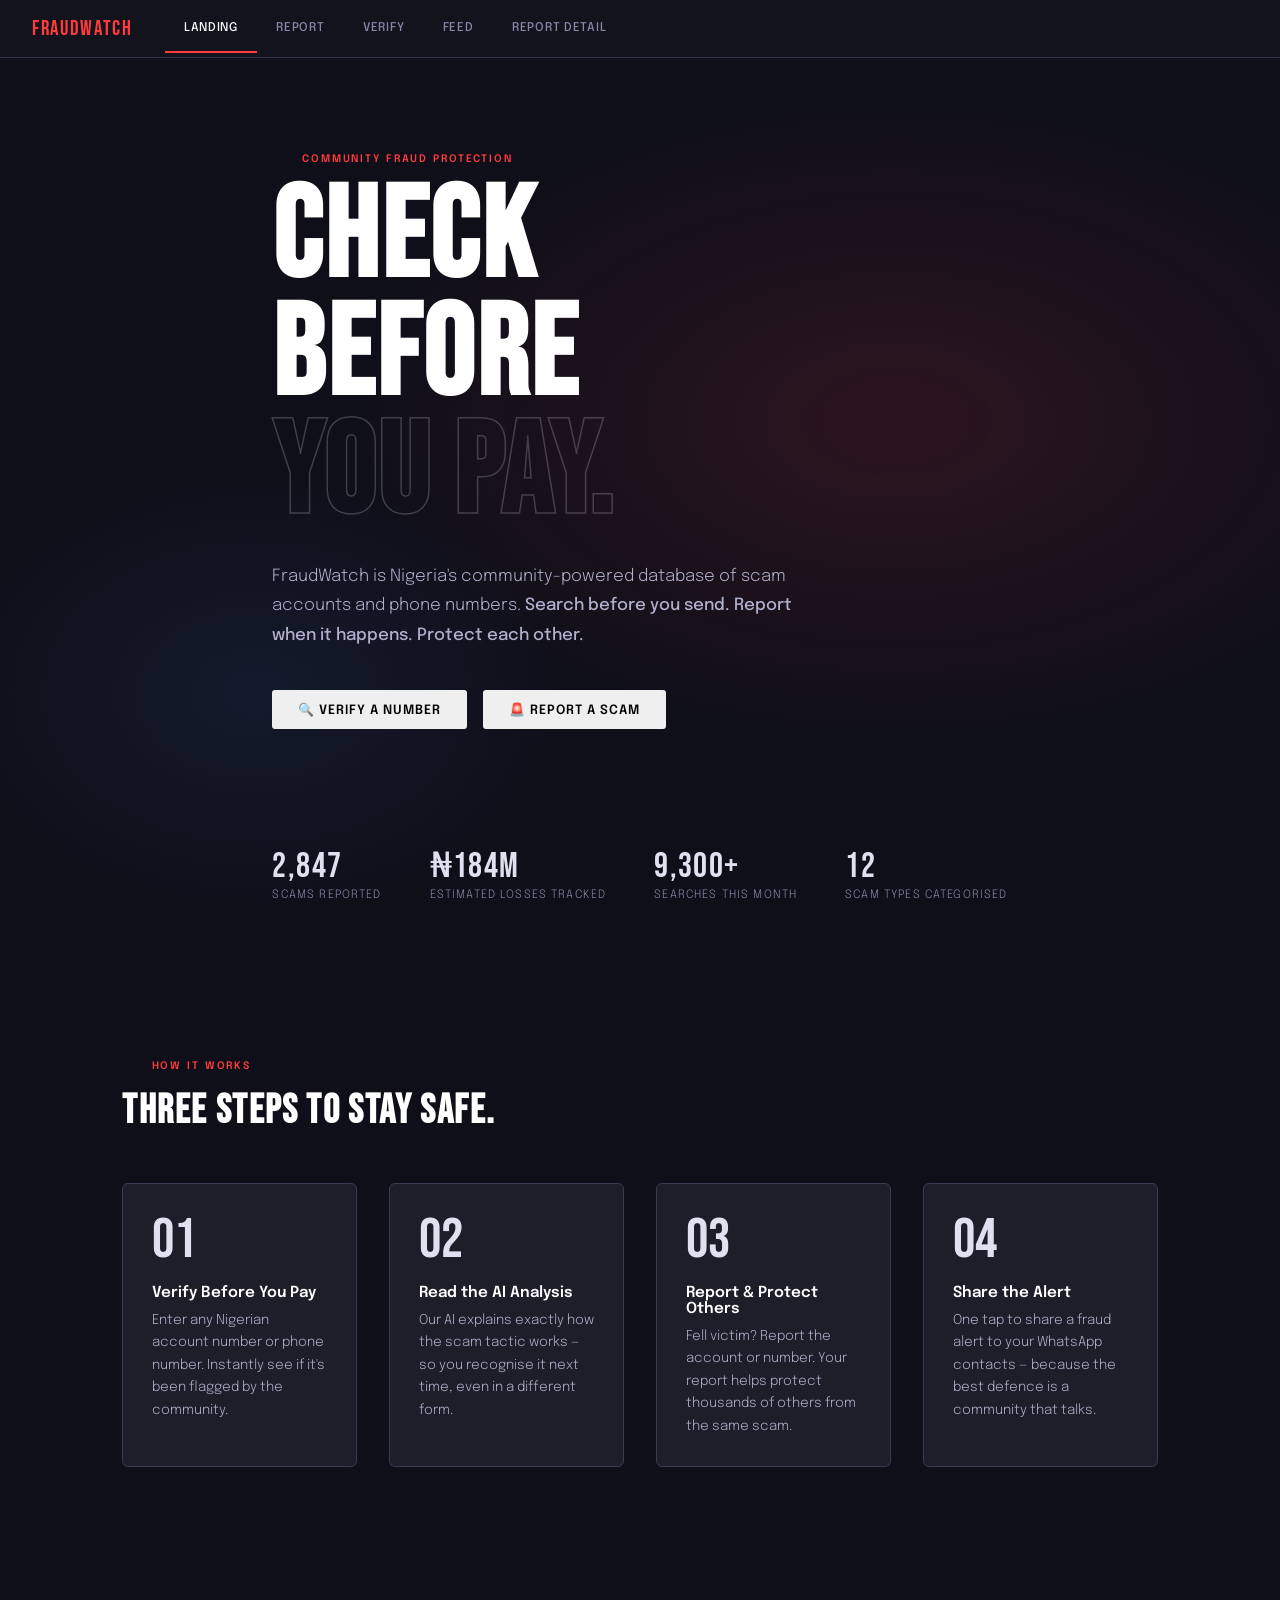
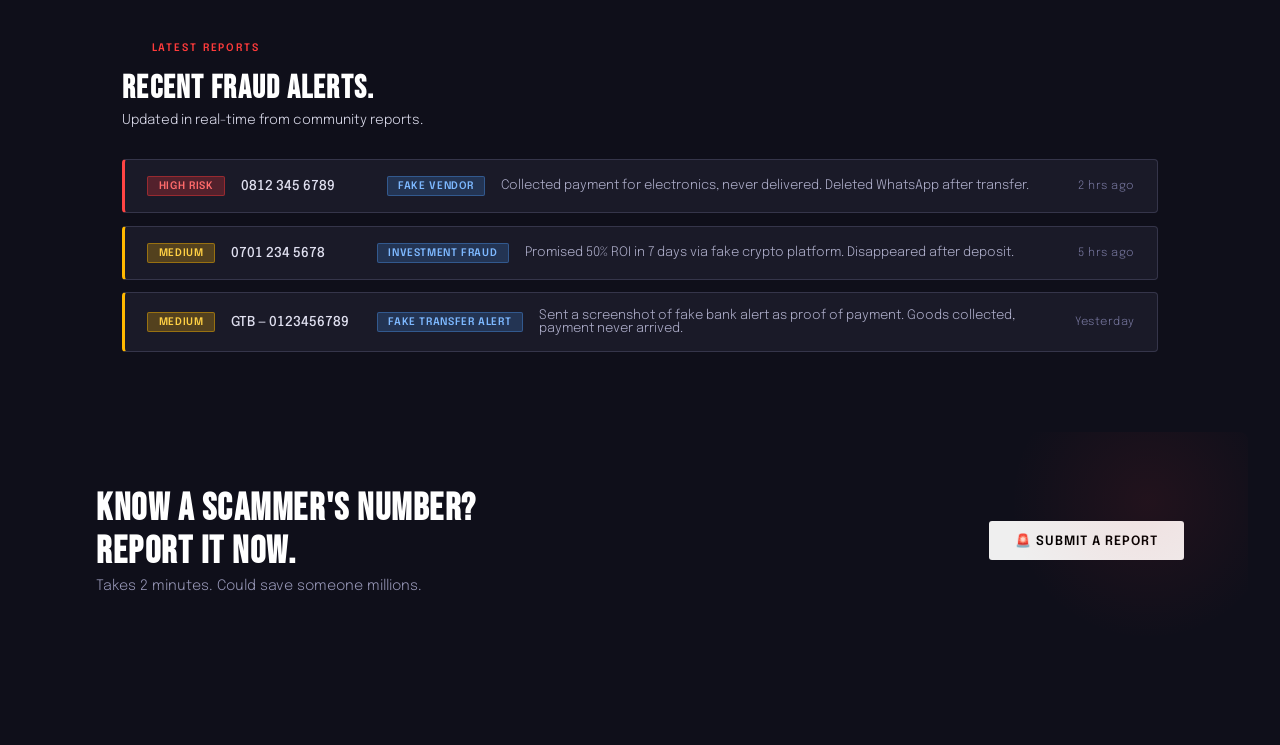
==== index.html @ 32eeeb92 "inital commit- UI design" ====
<!DOCTYPE html>
<html lang="en">
<head>
    <meta charset="UTF-8">
    <meta name="viewport" content="width=device-width, initial-scale=1.0">
    <title>Fraudwatch</title>
    <link rel="stylesheet" href="fraudwatch.css">
    <link href="https://fonts.googleapis.com/css2?family=Bebas+Neue&family=Epilogue:ital,wght@0,300;0,400;0,500;0,600;1,300;1,400&display=swap" rel="stylesheet"/>
</head>
<body>
    <!-- ── NAV ── -->

<nav class="page-nav">
  <div class="nav-logo">FraudWatch</div>
  <a class="nav-tab active" href="index.html">Landing</a>
  <a class="nav-tab" href="report.html">Report</a>
  <a class="nav-tab" href="verify.html">Verify</a>
  <a class="nav-tab" href="feed.html">Feed</a>
  <a class="nav-tab" href="report-detail.html">Report Detail</a>
</nav>

    <div id="page-landing" class="page active">

  <section class="hero">
    <div class="hero-bg"></div>
    <div class="hero-grid-lines"></div>
    <div class="container hero-inner">
      <div class="eyebrow">Community fraud protection</div>
      <h1 class="hero-title">
        Check<br>
        <em>Before</em><br>
        <span class="outline">You Pay.</span>
      </h1>
      <p class="hero-sub">
        FraudWatch is Nigeria's community-powered database of scam accounts and phone numbers.
        <strong>Search before you send. Report when it happens. Protect each other.</strong>
      </p>
      <div class="hero-actions">
        <button class="btn btn--primary" onclick="showPage('verify', document.querySelectorAll('.nav-tab')[2])">🔍 Verify a Number</button>
        <button class="btn btn--ghost" onclick="showPage('report', document.querySelectorAll('.nav-tab')[1])">🚨 Report a Scam</button>
      </div>
      <div class="hero-stats">
        <div class="stat-item">
          <span class="stat-num">2,847</span>
          <span class="stat-label">Scams Reported</span>
        </div>
        <div class="stat-item">
          <span class="stat-num">₦184M</span>
          <span class="stat-label">Estimated Losses Tracked</span>
        </div>
        <div class="stat-item">
          <span class="stat-num">9,300+</span>
          <span class="stat-label">Searches This Month</span>
        </div>
        <div class="stat-item">
          <span class="stat-num">12</span>
          <span class="stat-label">Scam Types Categorised</span>
        </div>
      </div>
    </div>
  </section>

  <section class="how-section">
    <div class="container">
      <div class="eyebrow">How it works</div>
      <h2 style="font-family:'Bebas Neue',sans-serif;font-size:2.5rem;letter-spacing:0.04em;">Three steps to stay safe.</h2>
      <div class="steps-grid">
        <div class="step-card">
          <div class="step-num">01</div>
          <h3>Verify Before You Pay</h3>
          <p>Enter any Nigerian account number or phone number. Instantly see if it's been flagged by the community.</p>
        </div>
        <div class="step-card">
          <div class="step-num">02</div>
          <h3>Read the AI Analysis</h3>
          <p>Our AI explains exactly how the scam tactic works — so you recognise it next time, even in a different form.</p>
        </div>
        <div class="step-card">
          <div class="step-num">03</div>
          <h3>Report & Protect Others</h3>
          <p>Fell victim? Report the account or number. Your report helps protect thousands of others from the same scam.</p>
        </div>
        <div class="step-card">
            <div class="step-num">04</div>
          <h3>Share the Alert</h3>
          <p>One tap to share a fraud alert to your WhatsApp contacts — because the best defence is a community that talks.</p>
        </div>
      </div>
    </div>
  </section>

  <section class="alerts-strip">
    <div class="container">
      <div class="eyebrow">Latest reports</div>
      <h2 style="font-family:'Bebas Neue',sans-serif;font-size:2rem;letter-spacing:0.04em;margin-bottom:0.3rem;">Recent fraud alerts.</h2>
      <p style="font-size:0.85rem;color:var(--muted);margin-bottom:1.5rem;">Updated in real-time from community reports.</p>
      <div class="alerts-list">
        <div class="alert-row">
          <span class="chip chip--high">High Risk</span>
          <span class="alert-num">0812 345 6789</span>
          <span class="chip chip--cat">Fake Vendor</span>
          <span class="alert-desc">Collected payment for electronics, never delivered. Deleted WhatsApp after transfer.</span>
          <span class="alert-time">2 hrs ago</span>
        </div>
        <div class="alert-row">
          <span class="chip chip--medium">Medium</span>
          <span class="alert-num">0701 234 5678</span>
          <span class="chip chip--cat">Investment Fraud</span>
          <span class="alert-desc">Promised 50% ROI in 7 days via fake crypto platform. Disappeared after deposit.</span>
          <span class="alert-time">5 hrs ago</span>
        </div>
        <div class="alert-row">
          <span class="chip chip--medium">Medium</span>
          <span class="alert-num">GTB — 0123456789</span>
          <span class="chip chip--cat">Fake Transfer Alert</span>
          <span class="alert-desc">Sent a screenshot of fake bank alert as proof of payment. Goods collected, payment never arrived.</span>
          <span class="alert-time">Yesterday</span>
        </div>
      </div>
    </div>
  </section>

  <div class="cta-banner">
    <div>
      <h2>Know a scammer's number?<br>Report it now.</h2>
      <p>Takes 2 minutes. Could save someone millions.</p>
    </div>
    <button class="btn btn--primary" onclick="showPage('report', document.querySelectorAll('.nav-tab')[1])">🚨 Submit a Report</button>
  </div>

</div>

<!-- ════════════════════════════════════
     PAGE 2 — REPORT A SCAM
════════════════════════════════════ -->

<div id="page-report" class="page">

  <div class="report-header">
    <div class="eyebrow">Report a Scam</div>
    <h1 class="page-title">Tell us what happened.</h1>
    <p class="page-sub">Your report is anonymous and helps protect the entire community. Be as specific as possible — details matter.</p>
  </div>

  <div class="report-layout">


<div>
  <!-- Step 1 -->
  <div class="form-card" style="margin-bottom:1.2rem;">
    <h3>Step 1 — Scammer's Contact Details</h3>
    <div class="input-row">
      <div class="form-group">
        <label class="form-label">Phone Number</label>
        <input class="form-input" type="text" placeholder="e.g. 0812 345 6789"/>
      </div>
      <div class="form-group">
        <label class="form-label">Account Number (if known)</label>
        <input class="form-input" type="text" placeholder="10-digit account number"/>
      </div>
    </div>
    <div class="input-row">
      <div class="form-group">
        <label class="form-label">Bank Name</label>
        <select class="form-select">
          <option value="">Select bank…</option>
          <option>GTBank</option>
          <option>Access Bank</option>
          <option>Opay</option>
          <option>Moniepoint</option>
          <option>Kuda</option>
          <option>First Bank</option>
          <option>Zenith Bank</option>
          <option>Other</option>
        </select>
      </div>
      <div class="form-group">
        <label class="form-label">Account Name (if known)</label>
        <input class="form-input" type="text" placeholder="Name on the account"/>
      </div>
    </div>
  </div>

  <!-- Step 2 -->
  <div class="form-card" style="margin-bottom:1.2rem;">
    <h3>Step 2 — Type of Scam</h3>
    <label class="form-label" style="margin-bottom:0.8rem;display:block;">Select the category that best describes what happened</label>
    <div class="category-grid">
      <button class="cat-btn selected">🛍️ Fake Vendor / Seller</button>
      <button class="cat-btn">📲 OTP / SIM Theft</button>
      <button class="cat-btn">📈 Investment Fraud</button>
      <button class="cat-btn">🏦 Fake Transfer Alert</button>
      <button class="cat-btn">💼 Job Scam</button>
      <button class="cat-btn">🏠 Rental Fraud</button>
      <button class="cat-btn">🎁 Prize / Lottery Scam</button>
      <button class="cat-btn">❓ Other</button>
    </div>
  </div>

  <!-- Step 3 -->
  <div class="form-card" style="margin-bottom:1.2rem;">
    <h3>Step 3 — What Happened</h3>
    <div class="form-group">
      <label class="form-label">Describe the scam</label>
      <textarea class="form-textarea" placeholder="Describe what happened in detail. E.g. 'I paid ₦45,000 for a laptop advertised on Instagram. After I sent the money to their Moniepoint account, they blocked me on WhatsApp and Instagram...'"></textarea>
    </div>
    <div class="input-row">
      <div class="form-group">
        <label class="form-label">Amount Lost (₦)</label>
        <input class="form-input" type="number" placeholder="e.g. 45000"/>
      </div>
      <div class="form-group">
        <label class="form-label">Date Scam Occurred</label>
        <input class="form-input" type="date"/>
      </div>
    </div>
    <div class="form-group">
      <label class="form-label">Platform Used (optional)</label>
      <input class="form-input" type="text" placeholder="e.g. WhatsApp, Instagram DM, Phone call, Jiji, Facebook Marketplace…"/>
    </div>
  </div>

  <button class="btn btn--primary" style="width:100%;justify-content:center;padding:1rem;">Submit Report →</button>
</div>

<!-- Sidebar -->
<div class="sidebar-tip">
  <h4>Tips for a strong report</h4>

  <div class="tip-item">
    <div class="tip-icon">📱</div>
    <p class="tip-text"><strong>Phone number is most important.</strong> Even if you don't have the account number, a phone number is enough to flag someone.</p>
  </div>
  <div class="tip-item">
    <div class="tip-icon">🔢</div>
    <p class="tip-text"><strong>Account name matters.</strong> Fraudsters reuse names across accounts — it helps us link related reports.</p>
  </div>
  <div class="tip-item">
    <div class="tip-icon">📝</div>
    <p class="tip-text"><strong>Be specific in your description.</strong> The AI uses your words to explain the tactic to others — the more detail, the better the warning.</p>
  </div>
  <div class="tip-item">
    <div class="tip-icon">🔒</div>
    <p class="tip-text"><strong>Your identity is never shown.</strong> Reports are posted anonymously. We only store what you type here.</p>
  </div>

  <div class="privacy-note">
    🔒 Your report is anonymous. We do not collect your name, email, or device information. Only the scammer's details and your description are stored.
  </div>
</div>


  </div>
</div>

    
</body>
</html>
---- fraudwatch.css ----
*/:root {
    --ink: #0D0D18;
    --ink2: #16161F;
    --ink3: #21212E;
    --border: #32324A;
    --border2: #45455E;
    --soft: #C8C8E0;
    --muted: #9898B8;
    --text: #ffffff;
    --white: #FFFFFF;
    --signal: #FF3B3B;
    --signal2: #CC2A2A;
    --safe: #00D68F;
    --warn: #FFB800;
    --info: #4D9FFF;
    --glow: 0 0 40px rgba(255, 59, 59, 0.15);
}

*,
*::before,
*::after {
    margin: 0;
    padding: 0;
    box-sizing: border-box;
}

body {
    background: #0F0F1A;
    color: var(--text);
    font-family: 'Epilogue', sans-serif;
    font-weight: 300;
}

/* ═══════════════════════════════════════
NAV (tab switcher)
═══════════════════════════════════════ */
.page-nav {
  position: sticky;
  top: 0;
  z-index: 1000;
  background: #13131E;
  backdrop-filter: blur(16px);
  border-bottom: 1px solid #32324A;
  display: flex;
  align-items: center;
  gap: 0;
  padding: 0 2rem;
  overflow-x: auto;
}

.nav-logo {
  font-family: 'Bebas Neue', sans-serif;
  font-size: 1.3rem;
  letter-spacing: 0.08em;
  color: #FF3B3B;
  margin-right: 2rem;
  white-space: nowrap;
  padding: 1rem 0;
}

.nav-tab {
  font-family: 'Epilogue', sans-serif;
  font-size: 0.75rem;
  font-weight: 500;
  letter-spacing: 0.06em;
  text-transform: uppercase;
  color: #8888AA;
  padding: 1.1rem 1.2rem;
  cursor: pointer;
  border-bottom: 2px solid transparent;
  white-space: nowrap;
  transition: color 0.2s, border-color 0.2s;
  text-decoration: none;
  display: inline-block;
}

.nav-tab:hover { color: #C8C8E0; }

.nav-tab.active { 
  color: #FFFFFF; 
  border-bottom: 2px solid #FF3B3B; 
}

/* ═══════════════════════════════════════
PAGE CONTAINERS
═══════════════════════════════════════ */
.page {
    display: none;
}

.page.active {
    display: block;
}

/* ═══════════════════════════════════════
SHARED COMPONENTS
═══════════════════════════════════════ */
.container {
    max-width: 1100px;
    margin: 0 auto;
    padding: 0 2rem;
}

.container-narrow {
    max-width: 720px;
    margin: 0 auto;
    padding: 0 2rem;
}

.eyebrow {
    font-size: 0.65rem;
    font-weight: 600;
    letter-spacing: 0.18em;
    text-transform: uppercase;
    color: var(----signal);
    display: flex;
    align-items: center;
    gap: 0.6rem;
    margin-bottom: 1rem;
}

.eyebrow::before {
    content: '';
    display: inline-block;
    width: 20px;
    height: 1px;
    background: var(----signal);
}

.btn {
    display: inline-flex;
    align-items: center;
    gap: 0.5rem;
    font-family: 'Epilogue', sans-serif;
    font-size: 0.8rem;
    font-weight: 600;
    letter-spacing: 0.08em;
    text-transform: uppercase;
    padding: 0.75rem 1.6rem;
    border-radius: 3px;
    cursor: pointer;
    border: none;
    transition: all 0.2s;
}

.btn-primary {
    background: var(----signal);
    color: white;
}

.btn-primary:hover {
    background: var(----signal2);
    transform: translateY(-1px);
}

.btn-ghost {
    background: transparent;
    color: var(----text);
    border: 1px solid var(----border2);
}

.btn-ghost:hover {
    border-color: var(----soft);
    color: var(----white);
}

.btn-safe {
    background: var(----safe);
    color: var(----ink);
}

.chip {
    display: inline-flex;
    align-items: center;
    gap: 0.35rem;
    font-size: 0.65rem;
    font-weight: 600;
    letter-spacing: 0.06em;
    text-transform: uppercase;
    padding: 0.25rem 0.65rem;
    border-radius: 2px;
}

.chip--high { 
  background: rgba(255,59,59,0.25); 
  color: #FF6B6B; 
  border: 1px solid rgba(255,59,59,0.4);
}

.chip--medium { 
  background: rgba(255,184,0,0.25); 
  color: #FFD044; 
  border: 1px solid rgba(255,184,0,0.4);
}

.chip--low { 
  background: rgba(0,214,143,0.25); 
  color: #00F0A0; 
  border: 1px solid rgba(0,214,143,0.4);
}

.chip--cat { 
  background: rgba(77,159,255,0.2); 
  color: #7DB8FF; 
  border: 1px solid rgba(77,159,255,0.35);
}

/* noise grain overlay */
.grain::after {
    content: '';
    position: absolute;
    inset: 0;
    background-image: url("data:image/svg+xml,%3Csvg viewBox='0 0 256 256' xmlns='http://www.w3.org/2000/svg'%3E%3Cfilter id='noise'%3E%3CfeTurbulence type='fractalNoise' baseFrequency='0.9' numOctaves='4' stitchTiles='stitch'/%3E%3C/filter%3E%3Crect width='100%25' height='100%25' filter='url(%23noise)' opacity='0.04'/%3E%3C/svg%3E");
    pointer-events: none;
    opacity: 0.4;
}

/* form elements */
.form-group {
    display: flex;
    flex-direction: column;
    gap: 0.5rem;
    margin-bottom: 1.4rem;
}

.form-label {
    font-size: 0.72rem;
    font-weight: 600;
    letter-spacing: 0.1em;
    text-transform: uppercase;
    color: var(--soft);
}

.form-input,
.form-select,
.form-textarea {
    background: var(--ink3);
    border: 1px solid var(--border);
    border-radius: 4px;
    color: var(--text);
    font-family: 'Epilogue', sans-serif;
    font-size: 0.9rem;
    font-weight: 300;
    padding: 0.75rem 1rem;
    outline: none;
    transition: border-color 0.2s;
    width: 100%;
}

.form-input:focus,
.form-select:focus,
.form-textarea:focus {
    border-color: var(--signal);
}

.form-input::placeholder {
    color: var(--muted);
}

.form-textarea {
    resize: vertical;
    min-height: 110px;
}

.form-select {
    appearance: none;
    cursor: pointer;
}

/* cards */
.card {
    background: var(--ink2);
    border: 1px solid var(--border);
    border-radius: 6px;
    padding: 1.4rem 1.6rem;
    transition: border-color 0.2s;
}

.card:hover {
    border-color: var(--border2);
}

/* divider */
.divider {
    height: 1px;
    background: var(--border);
    margin: 2.5rem 0;
}

/* ═══════════════════════════════════════
PAGE 1 — LANDING
═══════════════════════════════════════ */
#page-landing {
    animation: fadeIn 0.4s ease;
}

.hero {
    min-height: 88vh;
    display: flex;
    flex-direction: column;
    justify-content: center;
    position: relative;
    overflow: hidden;
    padding: 6rem 2rem 4rem;
}

.hero-bg {
    position: absolute;
    inset: 0;
    background:
        radial-gradient(ellipse 60% 50% at 70% 40%, rgba(255, 59, 59, 0.12) 0%, transparent 70%),
        radial-gradient(ellipse 40% 40% at 20% 70%, rgba(77, 159, 255, 0.08) 0%, transparent 60%);
    pointer-events: none;
}

.hero-grid-lines {
    position: absolute;
    inset: 0;
    background-image:
        linear-gradient(var(----border) 1px, transparent 1px),
        linear-gradient(90deg, var(----border) 1px, transparent 1px);
    background-size: 80px 80px;
    opacity: 0.25;
    pointer-events: none;
    mask-image: radial-gradient(ellipse 80% 80% at 50% 50%, black 20%, transparent 70%);
}

.hero-inner {
    position: relative;
    z-index: 1;
    max-width: 800px;
}

.hero-title {
    font-family: 'Bebas Neue', sans-serif;
    font-size: clamp(4.5rem, 10vw, 9rem);
    line-height: 0.92;
    letter-spacing: 0.02em;
    color: #ffffff;
    margin-bottom: 1.8rem;
}

.hero-title em {
    font-style: normal;
    color: var(--signal);
    -webkit-text-stroke: 0px;
}

.hero-title .outline {
    -webkit-text-stroke: 1.5px rgba(255, 255, 255, 0.2);
    color: transparent;
}

.hero-sub {
    font-size: 1.05rem;
    line-height: 1.75;
    color: var(--soft);
    max-width: 520px;
    margin-bottom: 2.5rem;
}

.hero-sub strong {
    color: var(--text);
    font-weight: 500;
}

.hero-actions {
    display: flex;
    gap: 1rem;
    flex-wrap: wrap;
}

.hero-stats {
    display: flex;
    gap: 3rem;
    margin-top: 5rem;
    padding-top: 2.5rem;
    border-top: 1px solid var(--border);
    flex-wrap: nowrap;
}

.stat-item {
    display: flex;
    flex-direction: column;
    gap: 0.3rem;
}

.stat-num {
    font-family: 'Bebas Neue', sans-serif;
    font-size: 2.2rem;
    letter-spacing: 0.04em;
    color: var(--white);
    line-height: 1;
}

.stat-label {
  font-size: 0.72rem;
  letter-spacing: 0.1em;
  text-transform: uppercase;
  color: #8888AA;
}

/* how it works */
.how-section {
    padding: 6rem 2rem;
    background: var(--ink2);
    border-top: 1px solid var(--border);
    border-bottom: 1px solid var(--border);
}

.steps-grid {
    display: grid;
    grid-template-columns: repeat(auto-fit, minmax(220px, 1fr));
    gap: 2rem;
    margin-top: 3rem;
}

.step-card {
    position: relative;
    padding: 1.8rem;
    background: #1E1E2A;
    border: 1px solid #3A3A52;
    border-radius: 6px;
}

.step-num {
    font-family: 'Bebas Neue', sans-serif;
    font-size: 3.5rem;
    color: var(--border2);
    line-height: 1;
    margin-bottom: 1rem;
}

.step-card h3 {
    font-family: 'Epilogue', sans-serif;
    font-size: 0.95rem;
    font-weight: 600;
    margin-bottom: 0.5rem;
}

.step-card p {
    font-size: 0.85rem;
    color: var(--muted);
    line-height: 1.65;
}

/* recent alerts strip */
.alerts-strip {
    padding: 5rem 2rem;
}

.alerts-list {
    display: flex;
    flex-direction: column;
    gap: 0.8rem;
    margin-top: 2rem;
}

.alert-row {
    display: flex;
    align-items: center;
    gap: 1rem;
    padding: 1rem 1.4rem;
    background: #1A1A28;
    border: 1px solid #35354A;
    border-radius: 4px;
    flex-wrap: wrap;
}

.alert-row:first-child { border-left: 3px solid #FF4444; }
.alert-row:nth-child(2) { border-left: 3px solid #FFB800; }
.alert-row:nth-child(3) { border-left: 3px solid #FFB800; }

.alert-num {
    font-family: 'Epilogue', sans-serif;
    font-size: 0.85rem;
    font-weight: 500;
    color: var(--text);
    font-variant-numeric: tabular-nums;
    min-width: 130px;
}

.alert-desc {
    font-size: 0.82rem;
    color: var(--muted);
    flex: 1;
}

.alert-time {
    font-size: 0.72rem;
    color: var(--muted);
    letter-spacing: 0.04em;
}

/* cta banner */
.cta-banner {
    margin: 0 2rem 6rem;
    background: var(--ink2);
    border: 1px solid var(--border);
    border-radius: 8px;
    padding: 3.5rem 4rem;
    display: flex;
    align-items: center;
    justify-content: space-between;
    gap: 2rem;
    flex-wrap: wrap;
    position: relative;
    overflow: hidden;
}

.cta-banner::before {
    content: '';
    position: absolute;
    right: -50px;
    top: -80px;
    width: 300px;
    height: 300px;
    background: radial-gradient(circle, rgba(255, 59, 59, 0.08) 0%, transparent 65%);
    pointer-events: none;
}

.cta-banner h2 {
  font-family: 'Bebas Neue', sans-serif;
  font-size: 2.4rem;
  letter-spacing: 0.04em;
  line-height: 1.1;
  color: #FFFFFF;
}

.cta-banner p {
  font-size: 0.9rem;
  color: #9898B8;
  margin-top: 0.4rem;
}

/* ═══════════════════════════════════════
PAGE 2 — REPORT
═══════════════════════════════════════ */
#page-report {
    animation: fadeIn 0.4s ease;
}

.report-layout {
    display: grid;
    grid-template-columns: 1fr 360px;
    gap: 2.5rem;
    align-items: start;
    padding: 4rem 2rem;
    max-width: 1100px;
    margin: 0 auto;
}

.report-header {
    padding: 4rem 2rem 0;
    max-width: 1100px;
    margin: 0 auto;
}

.page-title {
    font-family: 'Bebas Neue', sans-serif;
    font-size: clamp(2.5rem, 5vw, 4rem);
    letter-spacing: 0.04em;
    line-height: 1;
    margin-bottom: 0.6rem;
}

.page-sub {
    font-size: 0.9rem;
    color: var(--muted);
    max-width: 500px;
    line-height: 1.7;
}

.form-card {
    background: var(--ink2);
    border: 1px solid var(--border);
    border-radius: 8px;
    padding: 2rem 2.2rem;
}

.form-card h3 {
    font-family: 'Epilogue', sans-serif;
    font-size: 0.8rem;
    font-weight: 600;
    letter-spacing: 0.1em;
    text-transform: uppercase;
    color: var(--soft);
    margin-bottom: 1.6rem;
    padding-bottom: 1rem;
    border-bottom: 1px solid var(--border);
}

.input-row {
    display: grid;
    grid-template-columns: 1fr 1fr;
    gap: 1rem;
}

.category-grid {
    display: grid;
    grid-template-columns: 1fr 1fr;
    gap: 0.6rem;
}

.cat-btn {
    padding: 0.6rem 0.8rem;
    background: var(--ink3);
    border: 1px solid var(--border);
    border-radius: 4px;
    color: var(--muted);
    font-family: 'Epilogue', sans-serif;
    font-size: 0.75rem;
    font-weight: 500;
    cursor: pointer;
    text-align: left;
    transition: all 0.15s;
}

.cat-btn:hover {
    border-color: var(--border2);
    color: var(--text);
}

.cat-btn.selected {
    border-color: var(--signal);
    color: var(--signal);
    background: rgba(255, 59, 59, 0.08);
}

.sidebar-tip {
    background: var(--ink2);
    border: 1px solid var(--border);
    border-radius: 8px;
    padding: 1.6rem;
    position: sticky;
    top: 70px;
}

.sidebar-tip h4 {
    font-size: 0.72rem;
    font-weight: 600;
    letter-spacing: 0.1em;
    text-transform: uppercase;
    color: var(--soft);
    margin-bottom: 1.2rem;
}

.tip-item {
    display: flex;
    gap: 0.8rem;
    margin-bottom: 1.2rem;
    align-items: flex-start;
}

.tip-icon {
    width: 28px;
    height: 28px;
    background: var(--ink3);
    border: 1px solid var(--border);
    border-radius: 4px;
    display: flex;
    align-items: center;
    justify-content: center;
    font-size: 0.85rem;
    flex-shrink: 0;
}

.tip-text {
    font-size: 0.8rem;
    color: var(--muted);
    line-height: 1.6;
}

.tip-text strong {
    color: var(--text);
    font-weight: 500;
}

.privacy-note {
    margin-top: 1.5rem;
    padding: 0.9rem 1rem;
    background: var(--ink3);
    border-radius: 4px;
    font-size: 0.75rem;
    color: var(--muted);
    line-height: 1.6;
    border: 1px solid var(--border);
}

/* ═══════════════════════════════════════
PAGE 3 — VERIFY
═══════════════════════════════════════ */
#page-verify {
    animation: fadeIn 0.4s ease;
}

.verify-hero {
    padding: 5rem 2rem 3rem;
    text-align: center;
    position: relative;
    overflow: hidden;
}

.verify-hero-bg {
    position: absolute;
    inset: 0;
    background: radial-gradient(ellipse 60% 60% at 50% 30%, rgba(77, 159, 255, 0.06) 0%, transparent 65%);
    pointer-events: none;
}

.verify-hero h1 {
    font-family: 'Bebas Neue', sans-serif;
    font-size: clamp(3rem, 7vw, 6rem);
    letter-spacing: 0.04em;
    line-height: 1;
    margin-bottom: 1rem;
    position: relative;
}

.verify-hero p {
    font-size: 0.95rem;
    color: var(--muted);
    max-width: 420px;
    margin: 0 auto 2.5rem;
    position: relative;
}

.search-bar {
    display: flex;
    max-width: 580px;
    margin: 0 auto;
    position: relative;
    gap: 0;
}

.search-input {
    flex: 1;
    background: var(--ink2);
    border: 1px solid var(--border2);
    border-right: none;
    border-radius: 4px 0 0 4px;
    color: var(--text);
    font-family: 'Epilogue', sans-serif;
    font-size: 0.95rem;
    padding: 0.9rem 1.2rem;
    outline: none;
    transition: border-color 0.2s;
}

.search-input:focus {
    border-color: var(--info);
}

.search-input::placeholder {
    color: var(--muted);
}

.search-btn {
    background: var(--info);
    color: white;
    border: none;
    border-radius: 0 4px 4px 0;
    padding: 0 1.8rem;
    font-family: 'Epilogue', sans-serif;
    font-size: 0.8rem;
    font-weight: 600;
    letter-spacing: 0.08em;
    text-transform: uppercase;
    cursor: pointer;
    transition: background 0.2s;
}

.search-btn:hover {
    background: #3a8ae0;
}

.search-tabs {
    display: flex;
    gap: 0;
    max-width: 580px;
    margin: 1rem auto 0;
    border: 1px solid var(--border);
    border-radius: 4px;
    overflow: hidden;
}

.search-tab {
    flex: 1;
    padding: 0.55rem;
    font-size: 0.72rem;
    font-weight: 600;
    letter-spacing: 0.07em;
    text-transform: uppercase;
    text-align: center;
    cursor: pointer;
    background: transparent;
    color: var(--muted);
    border: none;
    transition: all 0.15s;
}

.search-tab.active {
    background: var(--ink3);
    color: var(--text);
}

/* result card */
.result-section {
    padding: 0 2rem 5rem;
    max-width: 1100px;
    margin: 0 auto;
}

.result-main {
    display: grid;
    grid-template-columns: 1fr 320px;
    gap: 1.5rem;
    align-items: start;
}

.result-card {
    background: var(--ink2);
    border: 1px solid var(--border);
    border-radius: 8px;
    overflow: hidden;
}

.result-header {
    padding: 1.5rem 1.8rem;
    border-bottom: 1px solid var(--border);
    display: flex;
    align-items: flex-start;
    justify-content: space-between;
    gap: 1rem;
    flex-wrap: wrap;
}

.result-number {
    font-family: 'Epilogue', sans-serif;
    font-size: 1.3rem;
    font-weight: 500;
    letter-spacing: 0.04em;
    color: var(--white);
}

.result-bank {
    font-size: 0.8rem;
    color: var(--muted);
    margin-top: 0.2rem;
}

.risk-badge-lg {
    display: flex;
    flex-direction: column;
    align-items: flex-end;
    gap: 0.3rem;
}

.risk-label-sm {
    font-size: 0.6rem;
    letter-spacing: 0.12em;
    text-transform: uppercase;
    color: var(--muted);
}

.risk-pill {
    font-family: 'Bebas Neue', sans-serif;
    font-size: 1.4rem;
    letter-spacing: 0.1em;
    padding: 0.2rem 1rem;
    border-radius: 3px;
}

.risk-high {
    background: rgba(255, 59, 59, 0.15);
    color: var(--signal);
}

.risk-medium {
    background: rgba(255, 184, 0, 0.15);
    color: var(--warn);
}

.risk-low {
    background: rgba(0, 214, 143, 0.15);
    color: var(--safe);
}

.result-body {
    padding: 1.5rem 1.8rem;
}

.result-stat-row {
    display: grid;
    grid-template-columns: repeat(3, 1fr);
    gap: 1rem;
    margin-bottom: 1.5rem;
}

.result-stat {
    text-align: center;
    padding: 1rem;
    background: var(--ink3);
    border-radius: 4px;
    border: 1px solid var(--border);
}

.result-stat-num {
    font-family: 'Bebas Neue', sans-serif;
    font-size: 2rem;
    color: var(--white);
    line-height: 1;
}

.result-stat-label {
    font-size: 0.65rem;
    color: var(--muted);
    text-transform: uppercase;
    letter-spacing: 0.08em;
    margin-top: 0.3rem;
}

.ai-box {
    background: var(--ink3);
    border: 1px solid var(--border);
    border-left: 2px solid var(--info);
    border-radius: 4px;
    padding: 1.2rem 1.4rem;
    margin-top: 1.2rem;
}

.ai-box-label {
    font-size: 0.6rem;
    font-weight: 600;
    letter-spacing: 0.12em;
    text-transform: uppercase;
    color: var(--info);
    margin-bottom: 0.6rem;
}

.ai-box p {
    font-size: 0.85rem;
    color: var(--soft);
    line-height: 1.7;
}

.sidebar-actions {
    display: flex;
    flex-direction: column;
    gap: 0.8rem;
}

.action-card {
    background: var(--ink2);
    border: 1px solid var(--border);
    border-radius: 6px;
    padding: 1.2rem 1.4rem;
}

.action-card h4 {
    font-size: 0.75rem;
    font-weight: 600;
    letter-spacing: 0.08em;
    text-transform: uppercase;
    color: var(--soft);
    margin-bottom: 0.8rem;
}

.report-mini-list {
    display: flex;
    flex-direction: column;
    gap: 0.6rem;
}

.report-mini {
    padding: 0.7rem 0.9rem;
    background: var(--ink3);
    border-radius: 4px;
    border: 1px solid var(--border);
}

.report-mini-type {
    font-size: 0.7rem;
    font-weight: 600;
    color: var(--signal);
}

.report-mini-date {
    font-size: 0.68rem;
    color: var(--muted);
    margin-top: 0.15rem;
}

/* ═══════════════════════════════════════
PAGE 4 — SCAM FEED
═══════════════════════════════════════ */
#page-feed {
    animation: fadeIn 0.4s ease;
}

.feed-layout {
    display: grid;
    grid-template-columns: 1fr 280px;
    gap: 2rem;
    padding: 3rem 2rem 5rem;
    max-width: 1100px;
    margin: 0 auto;
    align-items: start;
}

.feed-header {
    padding: 4rem 2rem 0;
    max-width: 1100px;
    margin: 0 auto;
    display: flex;
    align-items: flex-end;
    justify-content: space-between;
    flex-wrap: wrap;
    gap: 1rem;
}

.feed-filters {
    display: flex;
    gap: 0.5rem;
    flex-wrap: wrap;
    margin-top: 1.2rem;
}

.filter-pill {
    font-size: 0.7rem;
    font-weight: 500;
    letter-spacing: 0.05em;
    padding: 0.35rem 0.9rem;
    border-radius: 20px;
    border: 1px solid var(--border);
    background: transparent;
    color: var(--muted);
    cursor: pointer;
    transition: all 0.15s;
}

.filter-pill:hover {
    border-color: var(--border2);
    color: var(--text);
}

.filter-pill.active {
    background: var(--signal);
    border-color: var(--signal);
    color: white;
}

.feed-list {
    display: flex;
    flex-direction: column;
    gap: 1rem;
}

.feed-card {
    background: var(--ink2);
    border: 1px solid var(--border);
    border-radius: 6px;
    padding: 1.4rem 1.6rem;
    transition: border-color 0.2s;
    cursor: pointer;
}

.feed-card:hover {
    border-color: var(--border2);
}

.feed-card.pinned {
    border-left: 2px solid var(--signal);
}

.feed-card-top {
    display: flex;
    align-items: center;
    justify-content: space-between;
    margin-bottom: 0.8rem;
    gap: 1rem;
    flex-wrap: wrap;
}

.feed-card-meta {
    display: flex;
    align-items: center;
    gap: 0.6rem;
    flex-wrap: wrap;
}

.feed-card-time {
    font-size: 0.7rem;
    color: var(--muted);
}

.feed-number {
    font-family: 'Epilogue', sans-serif;
    font-size: 1rem;
    font-weight: 500;
    color: var(--text);
    margin-bottom: 0.4rem;
}

.feed-desc {
    font-size: 0.85rem;
    color: var(--muted);
    line-height: 1.65;
    margin-bottom: 1rem;
}

.feed-card-footer {
    display: flex;
    align-items: center;
    justify-content: space-between;
    flex-wrap: wrap;
    gap: 0.5rem;
}

.vote-row {
    display: flex;
    align-items: center;
    gap: 0.5rem;
}

.vote-btn {
    font-size: 0.7rem;
    padding: 0.3rem 0.7rem;
    background: var(--ink3);
    border: 1px solid var(--border);
    border-radius: 3px;
    color: var(--muted);
    cursor: pointer;
    transition: all 0.15s;
}

.vote-btn:hover {
    border-color: var(--border2);
    color: var(--text);
}

.view-link {
    font-size: 0.75rem;
    color: var(--info);
    cursor: pointer;
}

/* feed sidebar */
.feed-sidebar {
    display: flex;
    flex-direction: column;
    gap: 1.2rem;
    position: sticky;
    top: 70px;
}

.sidebar-card {
    background: var(--ink2);
    border: 1px solid var(--border);
    border-radius: 6px;
    padding: 1.3rem 1.4rem;
}

.sidebar-card h4 {
    font-size: 0.68rem;
    font-weight: 600;
    letter-spacing: 0.12em;
    text-transform: uppercase;
    color: var(--soft);
    margin-bottom: 1rem;
}

.stat-pill-row {
    display: flex;
    flex-direction: column;
    gap: 0.6rem;
}

.stat-pill {
    display: flex;
    align-items: center;
    justify-content: space-between;
    padding: 0.6rem 0.8rem;
    background: var(--ink3);
    border-radius: 4px;
    font-size: 0.78rem;
}

.stat-pill-label {
    color: var(--muted);
}

.stat-pill-val {
    font-weight: 600;
    color: var(--text);
    font-variant-numeric: tabular-nums;
}

.top-scam-row {
    display: flex;
    align-items: center;
    gap: 0.7rem;
    padding: 0.5rem 0;
    border-bottom: 1px solid var(--border);
}

.top-scam-row:last-child {
    border-bottom: none;
}

.top-scam-rank {
    font-family: 'Bebas Neue', sans-serif;
    font-size: 1.1rem;
    color: var(--border2);
    min-width: 20px;
}

.top-scam-name {
    font-size: 0.8rem;
    color: var(--text);
    flex: 1;
}

.top-scam-count {
    font-size: 0.72rem;
    color: var(--signal);
    font-weight: 600;
}

/* ═══════════════════════════════════════
PAGE 5 — SINGLE REPORT
═══════════════════════════════════════ */
#page-detail {
    animation: fadeIn 0.4s ease;
}

.detail-layout {
    display: grid;
    grid-template-columns: 1fr 320px;
    gap: 2rem;
    padding: 3rem 2rem 5rem;
    max-width: 1100px;
    margin: 0 auto;
    align-items: start;
}

.breadcrumb {
    padding: 2rem 2rem 0;
    max-width: 1100px;
    margin: 0 auto;
    font-size: 0.75rem;
    color: var(--muted);
    display: flex;
    align-items: center;
    gap: 0.5rem;
}

.breadcrumb span {
    color: var(--text);
}

.detail-main-card {
    background: var(--ink2);
    border: 1px solid var(--border);
    border-radius: 8px;
    overflow: hidden;
}

.detail-card-header {
    padding: 2rem 2.2rem;
    border-bottom: 1px solid var(--border);
    background: var(--ink3);
}

.detail-card-header-top {
    display: flex;
    justify-content: space-between;
    align-items: flex-start;
    flex-wrap: wrap;
    gap: 1rem;
    margin-bottom: 1.2rem;
}

.detail-number {
    font-family: 'Epilogue', sans-serif;
    font-size: 1.5rem;
    font-weight: 500;
    letter-spacing: 0.04em;
}

.detail-meta-chips {
    display: flex;
    gap: 0.5rem;
    flex-wrap: wrap;
    margin-top: 0.6rem;
}

.detail-card-body {
    padding: 1.8rem 2.2rem;
}

.detail-section {
    margin-bottom: 1.8rem;
}

.detail-section-title {
    font-size: 0.65rem;
    font-weight: 600;
    letter-spacing: 0.14em;
    text-transform: uppercase;
    color: var(--muted);
    margin-bottom: 0.7rem;
}

.detail-section p {
    font-size: 0.9rem;
    color: var(--soft);
    line-height: 1.75;
}

.timeline-entry {
    display: grid;
    grid-template-columns: 100px 1fr;
    gap: 1rem;
    padding: 0.9rem 0;
    border-bottom: 1px solid var(--border);
    font-size: 0.82rem;
}

.timeline-entry:last-child {
    border-bottom: none;
}

.timeline-entry-time {
    color: var(--muted);
}

.timeline-entry-event {
    color: var(--text);
}

/* AI analysis block */
.ai-analysis {
    background: linear-gradient(135deg, rgba(77, 159, 255, 0.05) 0%, rgba(77, 159, 255, 0.02) 100%);
    border: 1px solid rgba(77, 159, 255, 0.2);
    border-radius: 6px;
    padding: 1.6rem;
    margin-bottom: 1.8rem;
}

.ai-header {
    display: flex;
    align-items: center;
    gap: 0.7rem;
    margin-bottom: 1.2rem;
}

.ai-dot {
    width: 8px;
    height: 8px;
    border-radius: 50%;
    background: var(--info);
    box-shadow: 0 0 8px var(--info);
    animation: pulse 2s infinite;
}

@keyframes pulse {

    0%,
    100% {
        opacity: 1;
    }

    50% {
        opacity: 0.4;
    }
}

.ai-header-text {
    font-size: 0.68rem;
    font-weight: 600;
    letter-spacing: 0.12em;
    text-transform: uppercase;
    color: var(--info);
}

.ai-tactic {
    font-size: 0.88rem;
    color: var(--soft);
    line-height: 1.75;
    margin-bottom: 1.2rem;
}

.warning-list {
    display: flex;
    flex-direction: column;
    gap: 0.6rem;
}

.warning-item {
    display: flex;
    gap: 0.7rem;
    align-items: flex-start;
    padding: 0.7rem 0.9rem;
    background: rgba(255, 59, 59, 0.06);
    border-radius: 4px;
    border: 1px solid rgba(255, 59, 59, 0.12);
}

.warning-icon {
    font-size: 0.85rem;
    flex-shrink: 0;
    margin-top: 0.1rem;
}

.warning-text {
    font-size: 0.8rem;
    color: var(--soft);
    line-height: 1.55;
}

/* detail sidebar */
.detail-sidebar {
    display: flex;
    flex-direction: column;
    gap: 1.2rem;
    position: sticky;
    top: 70px;
}

.share-buttons {
    display: flex;
    flex-direction: column;
    gap: 0.6rem;
}

.share-btn {
    width: 100%;
    padding: 0.7rem 1rem;
    border-radius: 4px;
    font-family: 'Epilogue', sans-serif;
    font-size: 0.75rem;
    font-weight: 600;
    letter-spacing: 0.07em;
    text-transform: uppercase;
    cursor: pointer;
    border: 1px solid var(--border);
    transition: all 0.15s;
    text-align: center;
}

.share-whatsapp {
    background: rgba(37, 211, 102, 0.1);
    color: #25D366;
    border-color: rgba(37, 211, 102, 0.2);
}

.share-whatsapp:hover {
    background: rgba(37, 211, 102, 0.18);
}

.share-copy {
    background: var(--ink3);
    color: var(--soft);
}

.share-copy:hover {
    border-color: var(--border2);
    color: var(--text);
}

.reporter-note {
    padding: 0.9rem 1rem;
    background: var(--ink3);
    border-radius: 4px;
    font-size: 0.75rem;
    color: var(--muted);
    line-height: 1.6;
    border: 1px solid var(--border);
}

/* ═══════════════════════════════════════
ANIMATION
═══════════════════════════════════════ */
@keyframes fadeIn {
    from {
        opacity: 0;
        transform: translateY(6px);
    }

    to {
        opacity: 1;
        transform: translateY(0);
    }
}

/* RESPONSIVE */
@media (max-width: 768px) {

    .report-layout,
    .result-main,
    .feed-layout,
    .detail-layout {
        grid-template-columns: 1fr;
    }

    .input-row {
        grid-template-columns: 1fr;
    }

    .result-stat-row {
        grid-template-columns: repeat(3, 1fr);
    }

    .feed-sidebar,
    .detail-sidebar {
        position: static;
    }

    .sidebar-tip {
        display: none;
    }

    .hero-stats {
        gap: 2rem;
    }

    .cta-banner {
        padding: 2rem;
    }
}
/* READABILITY OVERRIDES */
.hero-sub,
.page-sub,
.feed-desc,
.step-card p,
.tip-text,
.ai-box p,
.ai-tactic,
.detail-section p,
.alert-desc {
  color: #B0B0CC !important;
}

/* ── GLOBAL READABILITY FIX ── */
body {
  background: #0F0F1A;
  color: #E0E0F0;
}

h1, h2, h3, h4 {
  color: #FFFFFF;
}

p {
  color: #B8B8D4;
}

.page-title { color: #FFFFFF; }
.page-sub { color: #9898B8; }
.eyebrow { color: #FF3B3B; }

.feed-number,
.detail-number,
.result-number { color: #FFFFFF; }

.feed-desc,
.ai-tactic,
.detail-section p,
.tip-text,
.alert-desc { color: #B0B0CC; }

.timeline-entry-time { color: #7070A0; }
.timeline-entry-event { color: #C8C8E0; }

.result-bank,
.team-school,
.feed-card-time,
.alert-time { color: #7878A0; }

.stat-pill-label { color: #9090B8; }
.stat-pill-val { color: #FFFFFF; }

.top-scam-name { color: #D0D0E8; }
.top-scam-rank { color: #45455E; }

.form-label { color: #A0A0C0; }
.form-input,
.form-select,
.form-textarea {
  background: #1A1A28;
  color: #E0E0F0;
  border-color: #32324A;
}

.sidebar-card h4,
.action-card h4,
.sidebar-tip h4 { color: #A0A0C0; }

.privacy-note,
.reporter-note { color: #7878A0; }

.warning-text { color: #C0C0DC; }
.ai-box p { color: #B8B8D4; }
.ai-box-label { color: #4D9FFF; }

.breadcrumb { color: #7070A0; }
.breadcrumb span { color: #E0E0F0; }

.vote-btn { color: #8888A8; }
.view-link { color: #4D9FFF; }
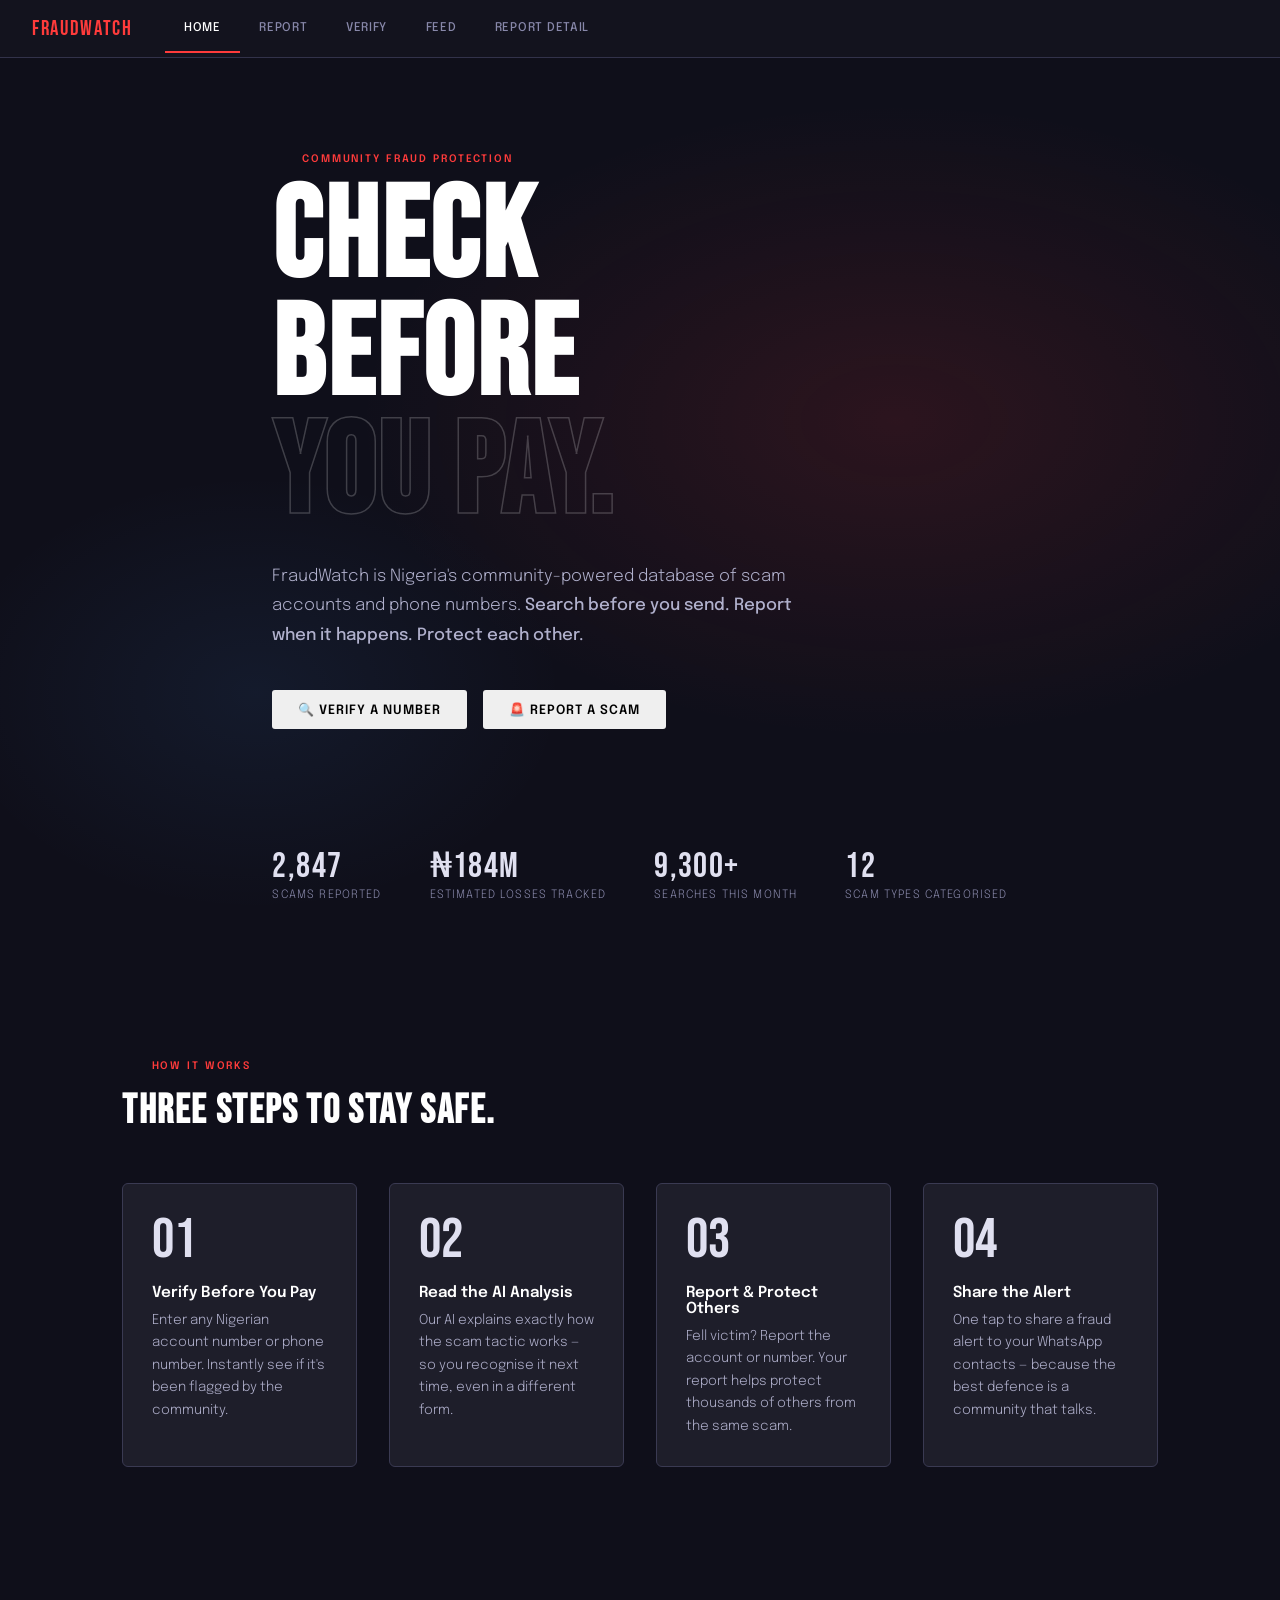
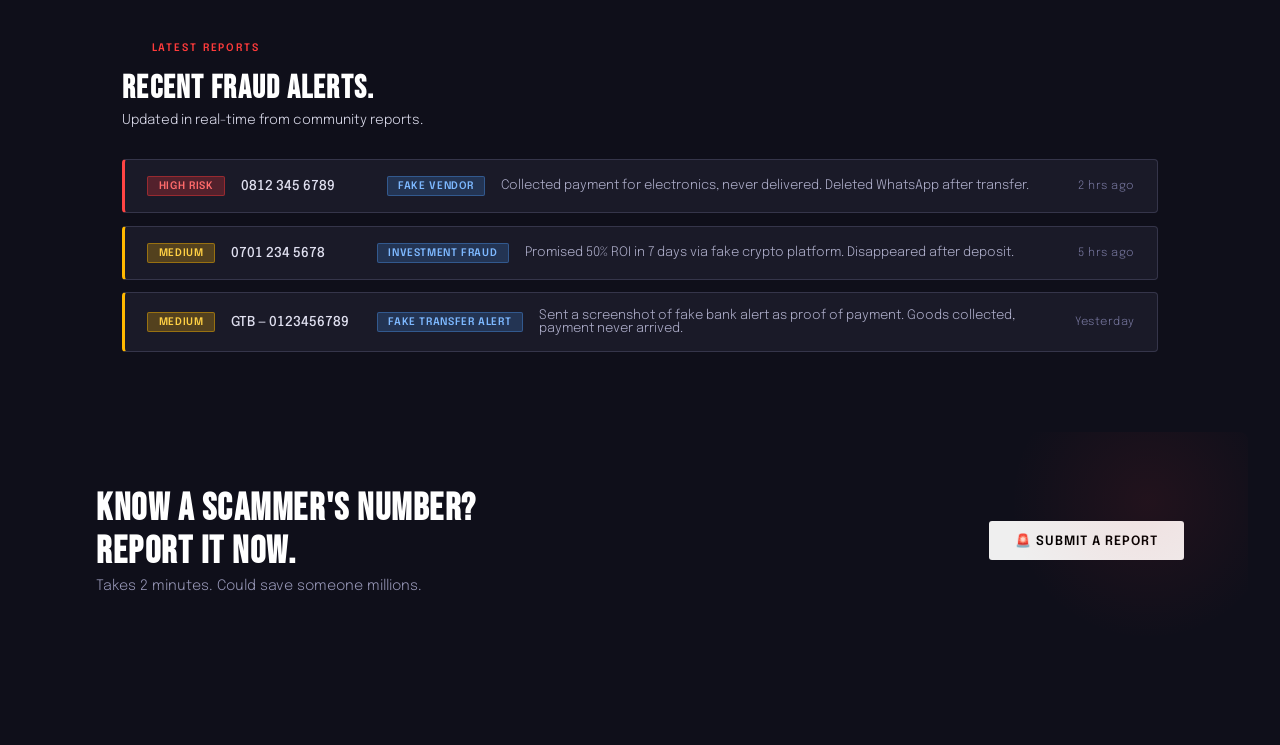
==== commit 80af4653: "navbar title" ====
--- a/index.html
+++ b/index.html
@@ -12,7 +12,7 @@
 
 <nav class="page-nav">
   <div class="nav-logo">FraudWatch</div>
-  <a class="nav-tab active" href="index.html">Landing</a>
+  <a class="nav-tab active" href="index.html">Home</a>
   <a class="nav-tab" href="report.html">Report</a>
   <a class="nav-tab" href="verify.html">Verify</a>
   <a class="nav-tab" href="feed.html">Feed</a>
